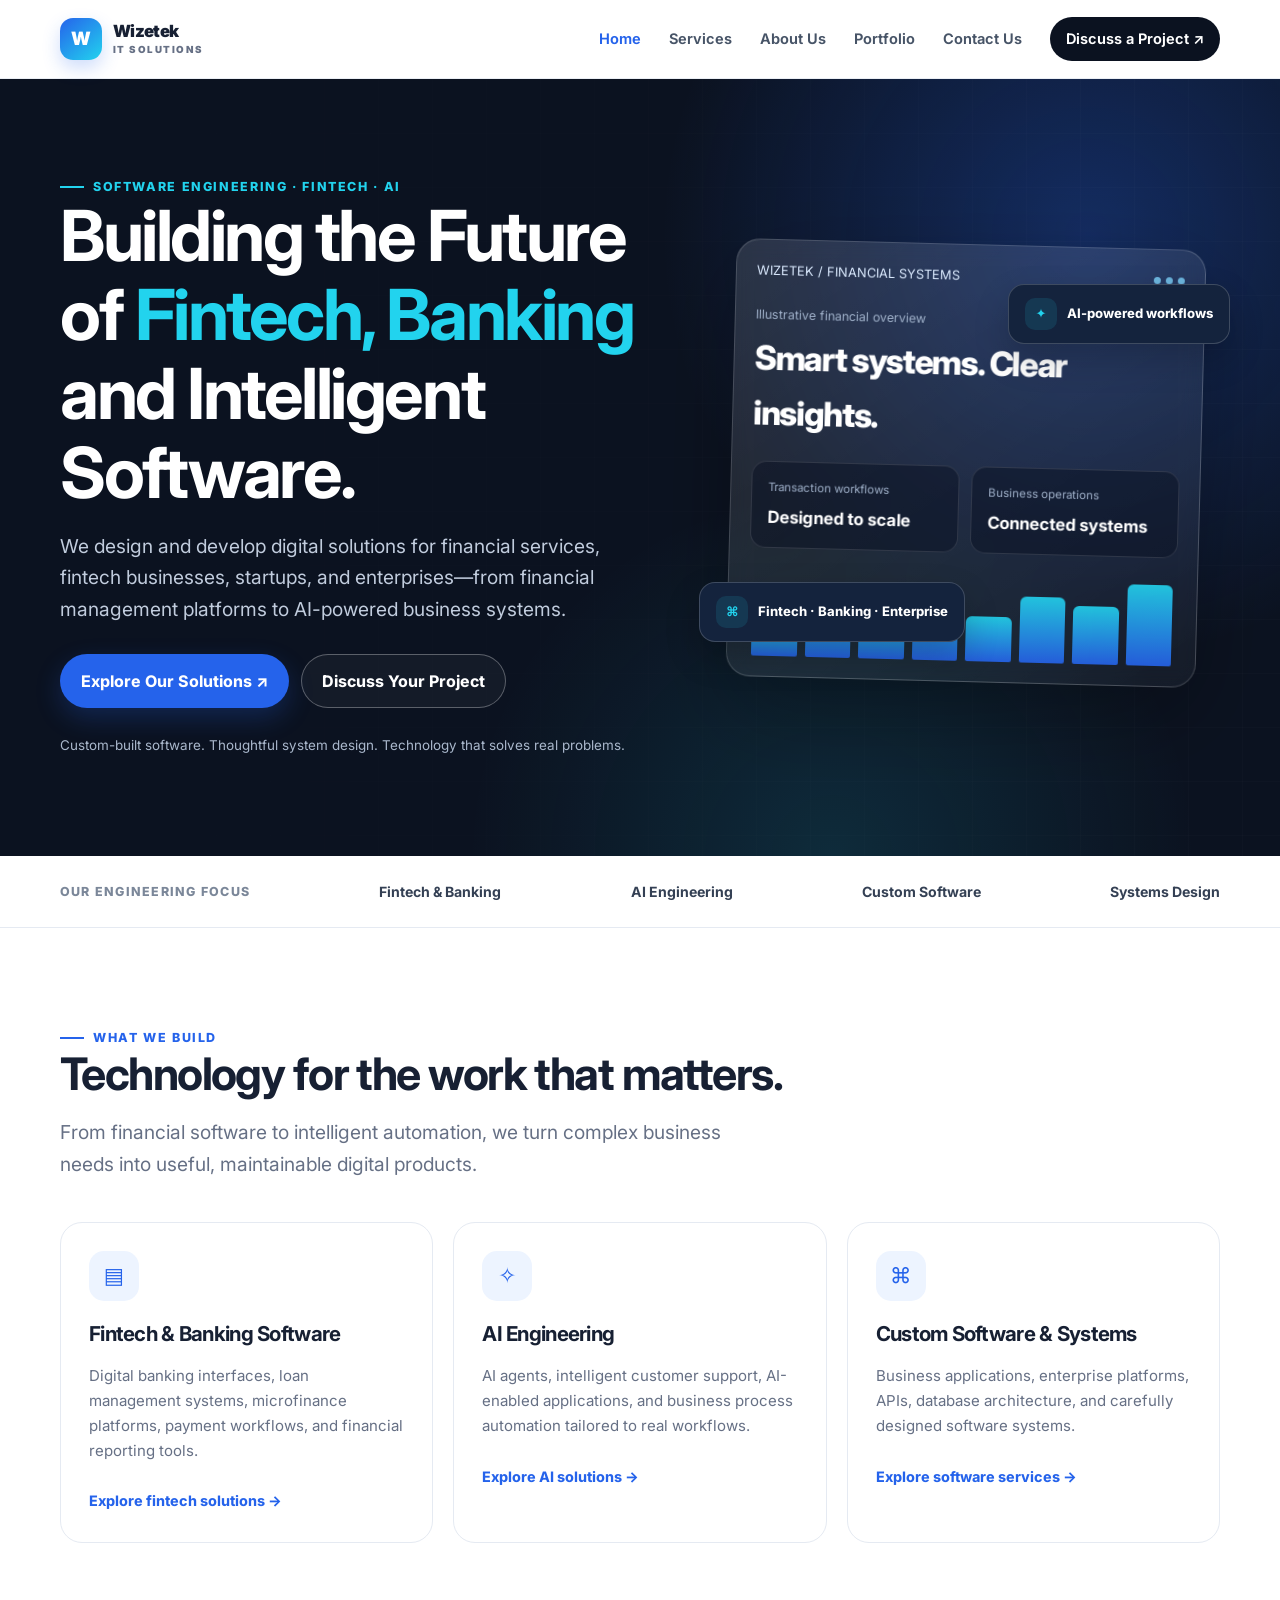
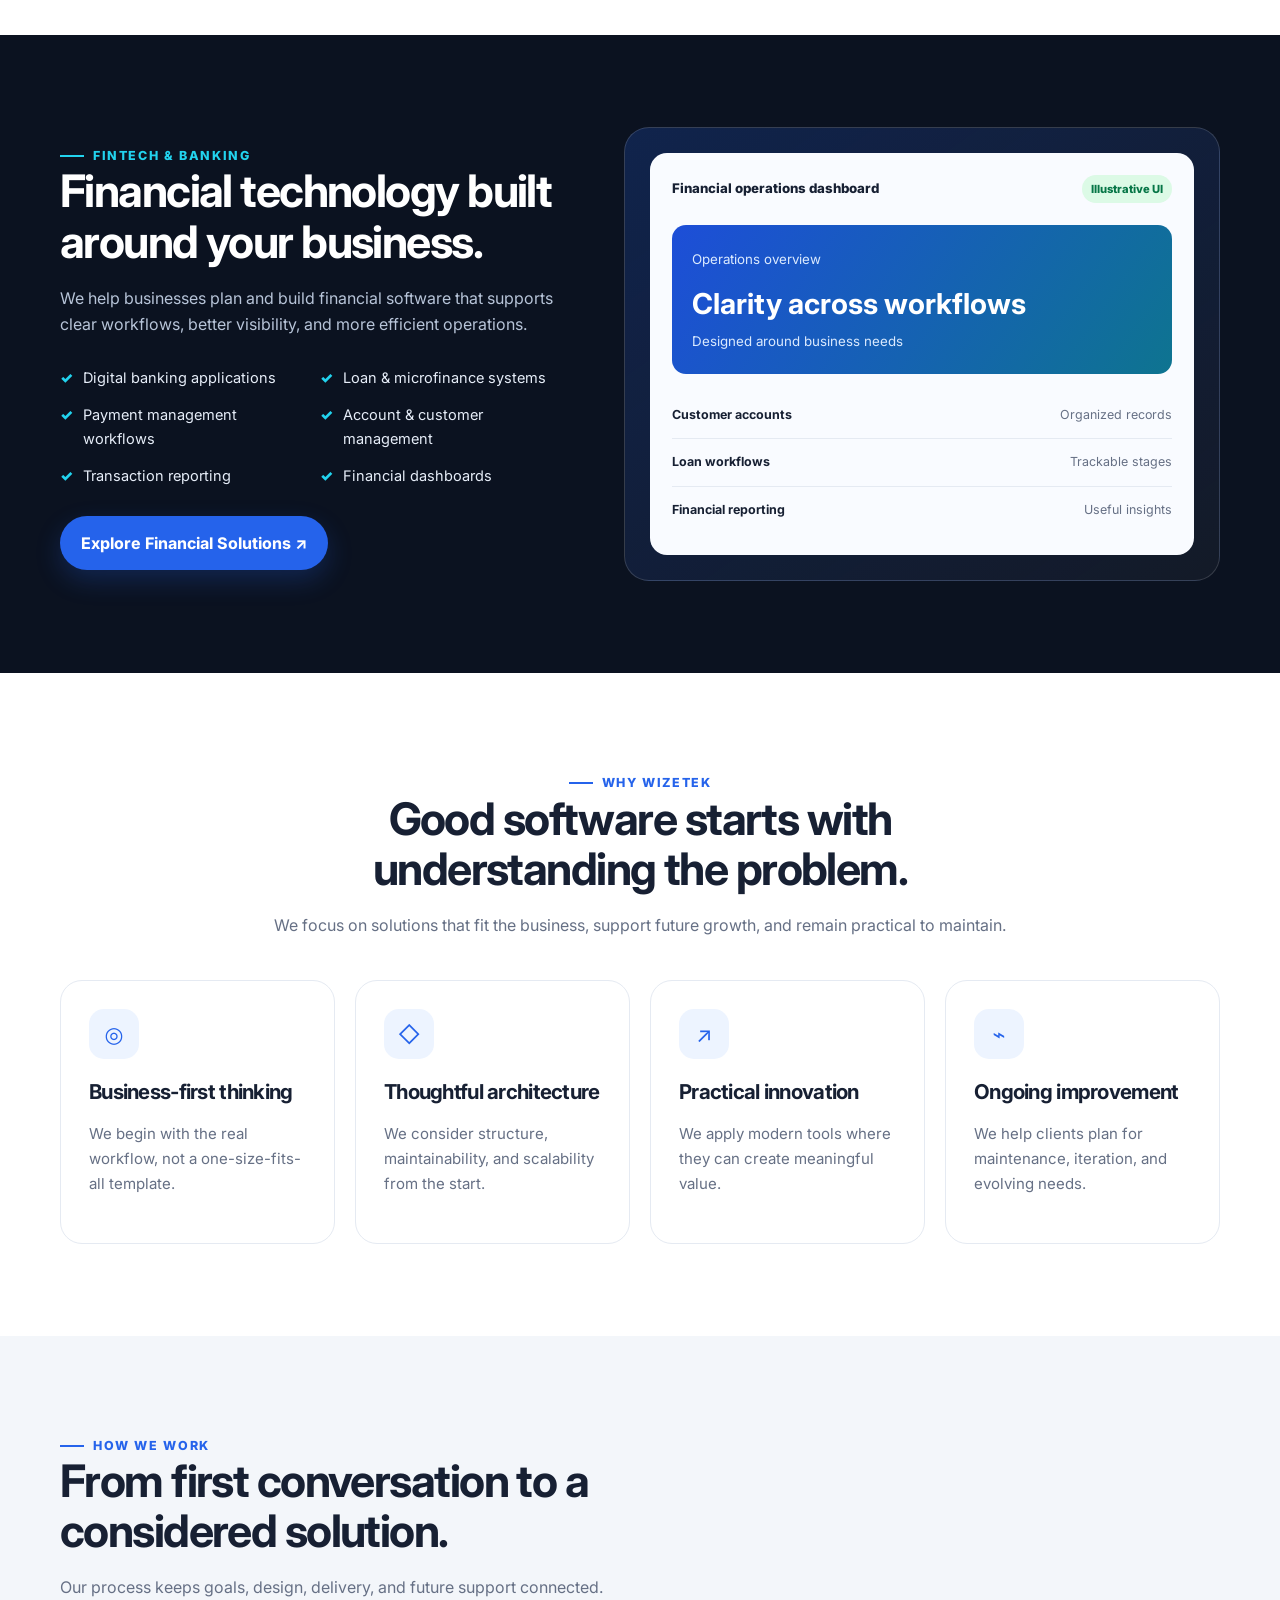
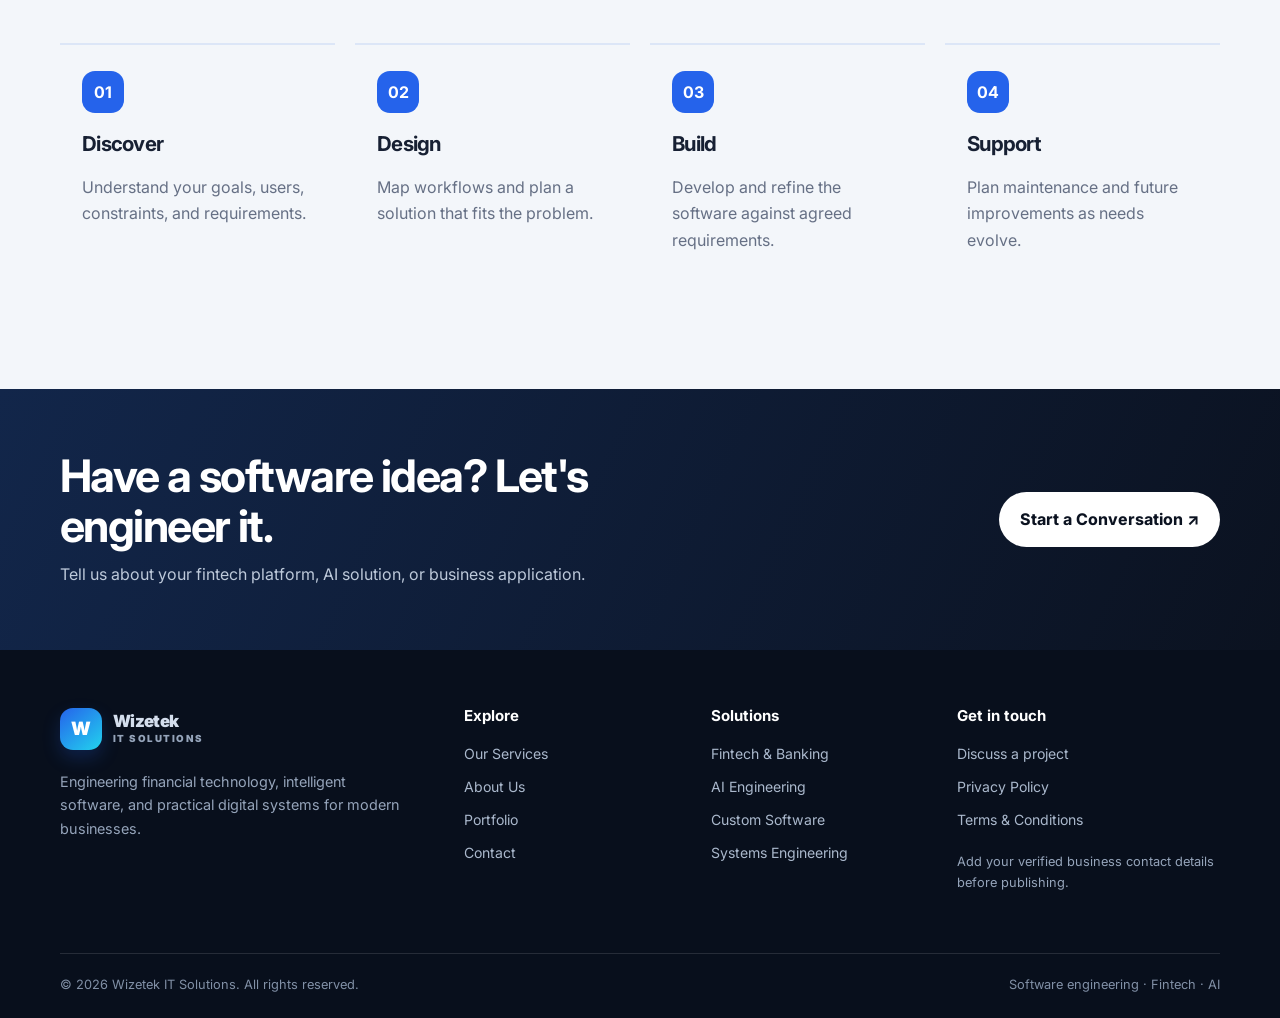
==== wizetek-website/index.html @ ab9147ce "Initial commit" ====
<!doctype html>
<html lang="en">
<head>
  <meta charset="utf-8">
  <meta name="viewport" content="width=device-width, initial-scale=1">
  <title>Building the Future of Fintech, Banking and Intelligent Software | Wizetek IT Solutions</title>
  <meta name="description" content="Wizetek IT Solutions builds fintech applications, digital banking software, AI-powered solutions, and custom enterprise systems.">
  <meta name="theme-color" content="#0b1220">
  <meta property="og:title" content="Building the Future of Fintech, Banking and Intelligent Software | Wizetek IT Solutions">
  <meta property="og:description" content="Wizetek IT Solutions builds fintech applications, digital banking software, AI-powered solutions, and custom enterprise systems.">
  <meta property="og:type" content="website">
  <link rel="preconnect" href="https://fonts.googleapis.com">
  <link rel="preconnect" href="https://fonts.gstatic.com" crossorigin>
  <link href="https://fonts.googleapis.com/css2?family=Inter:wght@400;500;600;700;800;900&display=swap" rel="stylesheet">
  <link rel="stylesheet" href="css/style.css">
  <link rel="icon" href="assets/favicon.svg" type="image/svg+xml">
</head>
<body>

<header class="site-header">
  <div class="container nav-wrap">
    <a class="brand" href="index.html" aria-label="Wizetek IT Solutions home">
      <span class="brand-mark">W</span>
      <span class="brand-name">Wizetek <small>IT Solutions</small></span>
    </a>
    <button class="menu-toggle" type="button" aria-label="Open navigation menu" aria-expanded="false" aria-controls="primary-navigation">☰</button>
    <nav class="nav-links" id="primary-navigation" aria-label="Primary navigation">
      <a href="index.html" data-page="index.html" class="active">Home</a><a href="services.html" data-page="services.html">Services</a><a href="about.html" data-page="about.html">About Us</a><a href="portfolio.html" data-page="portfolio.html">Portfolio</a><a href="contact.html" data-page="contact.html">Contact Us</a>
      <a class="nav-cta" href="contact.html">Discuss a Project ↗</a>
    </nav>
  </div>
</header>
<main>

<section class="hero">
  <div class="container hero-grid">
    <div class="reveal">
      <span class="eyebrow">Software engineering · Fintech · AI</span>
      <h1>Building the Future of <span>Fintech, Banking</span> and Intelligent Software.</h1>
      <p class="lead">We design and develop digital solutions for financial services, fintech businesses, startups, and enterprises—from financial management platforms to AI-powered business systems.</p>
      <div class="hero-actions"><a class="btn btn-primary" href="services.html">Explore Our Solutions ↗</a><a class="btn btn-outline" href="contact.html">Discuss Your Project</a></div>
      <div class="hero-note">Custom-built software. Thoughtful system design. Technology that solves real problems.</div>
    </div>
    <div class="hero-visual reveal" aria-label="Illustrative financial software dashboard">
      <div class="floating-chip chip-one"><b>✦</b> AI-powered workflows</div>
      <div class="dashboard">
        <div class="dash-top"><span>WIZETEK / FINANCIAL SYSTEMS</span><span class="dots"><i></i><i></i><i></i></span></div>
        <div class="dash-label">Illustrative financial overview</div><div class="dash-value">Smart systems. Clear insights.</div>
        <div class="dash-cards"><div class="dash-card"><span>Transaction workflows</span><strong>Designed to scale</strong></div><div class="dash-card"><span>Business operations</span><strong>Connected systems</strong></div></div>
        <div class="chart"><i style="height:32%"></i><i style="height:47%"></i><i style="height:40%"></i><i style="height:62%"></i><i style="height:53%"></i><i style="height:77%"></i><i style="height:68%"></i><i style="height:94%"></i></div>
      </div>
      <div class="floating-chip chip-two"><b>⌘</b> Fintech · Banking · Enterprise</div>
    </div>
  </div>
</section>
<div class="trust-strip"><div class="container trust-inner"><span>Our engineering focus</span><strong>Fintech & Banking</strong><strong>AI Engineering</strong><strong>Custom Software</strong><strong>Systems Design</strong></div></div>
<section class="section">
  <div class="container">
    <div class="section-heading reveal"><span class="eyebrow">What we build</span><h2>Technology for the work that matters.</h2><p class="lead">From financial software to intelligent automation, we turn complex business needs into useful, maintainable digital products.</p></div>
    <div class="grid grid-3">
      <article class="card reveal"><div class="card-icon">▤</div><h3>Fintech & Banking Software</h3><p>Digital banking interfaces, loan management systems, microfinance platforms, payment workflows, and financial reporting tools.</p><a class="arrow-link" href="services.html#fintech">Explore fintech solutions →</a></article>
      <article class="card reveal"><div class="card-icon">✧</div><h3>AI Engineering</h3><p>AI agents, intelligent customer support, AI-enabled applications, and business process automation tailored to real workflows.</p><a class="arrow-link" href="services.html#ai">Explore AI solutions →</a></article>
      <article class="card reveal"><div class="card-icon">⌘</div><h3>Custom Software & Systems</h3><p>Business applications, enterprise platforms, APIs, database architecture, and carefully designed software systems.</p><a class="arrow-link" href="services.html#software">Explore software services →</a></article>
    </div>
  </div>
</section>
<section class="section featured-band">
  <div class="container featured-grid">
    <div class="reveal"><span class="eyebrow">Fintech & banking</span><h2>Financial technology built around your business.</h2><p>We help businesses plan and build financial software that supports clear workflows, better visibility, and more efficient operations.</p>
      <div class="feature-list"><div><span class="check">✓</span> Digital banking applications</div><div><span class="check">✓</span> Loan & microfinance systems</div><div><span class="check">✓</span> Payment management workflows</div><div><span class="check">✓</span> Account & customer management</div><div><span class="check">✓</span> Transaction reporting</div><div><span class="check">✓</span> Financial dashboards</div></div>
      <a class="btn btn-primary" href="services.html#fintech">Explore Financial Solutions ↗</a>
    </div>
    <div class="fintech-visual reveal"><div class="fintech-screen"><div class="screen-head"><span>Financial operations dashboard</span><span class="screen-pill">Illustrative UI</span></div><div class="balance-box"><small>Operations overview</small><strong>Clarity across workflows</strong><small>Designed around business needs</small></div><div class="mini-transactions"><div class="transaction"><b>Customer accounts</b><span>Organized records</span></div><div class="transaction"><b>Loan workflows</b><span>Trackable stages</span></div><div class="transaction"><b>Financial reporting</b><span>Useful insights</span></div></div></div></div>
  </div>
</section>
<section class="section">
  <div class="container">
    <div class="section-heading center reveal"><span class="eyebrow">Why Wizetek</span><h2>Good software starts with understanding the problem.</h2><p>We focus on solutions that fit the business, support future growth, and remain practical to maintain.</p></div>
    <div class="grid grid-4">
      <article class="card reveal"><div class="card-icon">◎</div><h3>Business-first thinking</h3><p>We begin with the real workflow, not a one-size-fits-all template.</p></article>
      <article class="card reveal"><div class="card-icon">◇</div><h3>Thoughtful architecture</h3><p>We consider structure, maintainability, and scalability from the start.</p></article>
      <article class="card reveal"><div class="card-icon">↗</div><h3>Practical innovation</h3><p>We apply modern tools where they can create meaningful value.</p></article>
      <article class="card reveal"><div class="card-icon">⌁</div><h3>Ongoing improvement</h3><p>We help clients plan for maintenance, iteration, and evolving needs.</p></article>
    </div>
  </div>
</section>
<section class="section" style="background:var(--paper)">
  <div class="container">
    <div class="section-heading reveal"><span class="eyebrow">How we work</span><h2>From first conversation to a considered solution.</h2><p>Our process keeps goals, design, delivery, and future support connected.</p></div>
    <div class="grid grid-4">
      <div class="process-step reveal"><b>01</b><h3>Discover</h3><p>Understand your goals, users, constraints, and requirements.</p></div>
      <div class="process-step reveal"><b>02</b><h3>Design</h3><p>Map workflows and plan a solution that fits the problem.</p></div>
      <div class="process-step reveal"><b>03</b><h3>Build</h3><p>Develop and refine the software against agreed requirements.</p></div>
      <div class="process-step reveal"><b>04</b><h3>Support</h3><p>Plan maintenance and future improvements as needs evolve.</p></div>
    </div>
  </div>
</section>
<section class="cta-band"><div class="container cta-inner"><div><h2>Have a software idea? Let's engineer it.</h2><p>Tell us about your fintech platform, AI solution, or business application.</p></div><a class="btn btn-light" href="contact.html">Start a Conversation ↗</a></div></section>

</main>

<footer class="site-footer">
  <div class="container">
    <div class="footer-grid">
      <div>
        <a class="brand" href="index.html"><span class="brand-mark">W</span><span class="brand-name">Wizetek <small>IT Solutions</small></span></a>
        <p>Engineering financial technology, intelligent software, and practical digital systems for modern businesses.</p>
      </div>
      <div><h4>Explore</h4><div class="footer-links"><a href="services.html">Our Services</a><a href="about.html">About Us</a><a href="portfolio.html">Portfolio</a><a href="contact.html">Contact</a></div></div>
      <div><h4>Solutions</h4><div class="footer-links"><a href="services.html#fintech">Fintech & Banking</a><a href="services.html#ai">AI Engineering</a><a href="services.html#software">Custom Software</a><a href="services.html#systems">Systems Engineering</a></div></div>
      <div><h4>Get in touch</h4><div class="footer-links"><a href="contact.html">Discuss a project</a><a href="privacy-policy.html">Privacy Policy</a><a href="terms.html">Terms & Conditions</a></div><p style="font-size:.8rem">Add your verified business contact details before publishing.</p></div>
    </div>
    <div class="footer-bottom"><span>© <span data-year></span> Wizetek IT Solutions. All rights reserved.</span><span>Software engineering · Fintech · AI</span></div>
  </div>
</footer>
<script src="js/main.js" defer></script>
</body>
</html>
---- wizetek-website/css/style.css ----
:root {
  --navy: #0b1220;
  --navy-2: #101b32;
  --blue: #2563eb;
  --cyan: #22d3ee;
  --ink: #172033;
  --muted: #667085;
  --line: #e5eaf2;
  --paper: #f3f6fa;
  --white: #fff;
  --radius: 22px;
  --shadow: 0 18px 55px rgba(14, 27, 52, .10);
}
* { box-sizing: border-box; }
html { scroll-behavior: smooth; }
body { margin: 0; color: var(--ink); background: var(--white); font-family: Inter, Poppins, system-ui, -apple-system, BlinkMacSystemFont, "Segoe UI", sans-serif; line-height: 1.65; }
body.menu-open { overflow: hidden; }
a { color: inherit; text-decoration: none; }
button, input, select, textarea { font: inherit; }
button, a { -webkit-tap-highlight-color: transparent; }
img, svg { max-width: 100%; }
.container { width: min(1160px, calc(100% - 40px)); margin-inline: auto; }
.section { padding: 92px 0; }
.section-sm { padding: 64px 0; }
.eyebrow { display: inline-flex; align-items: center; gap: 9px; color: var(--blue); font-size: .78rem; font-weight: 800; letter-spacing: .13em; text-transform: uppercase; }
.eyebrow::before { content: ""; width: 24px; height: 2px; background: currentColor; }
h1, h2, h3, h4 { line-height: 1.12; letter-spacing: -.035em; margin: 0 0 18px; }
h1 { font-size: clamp(2.7rem, 5.5vw, 5rem); }
h2 { font-size: clamp(2rem, 3.5vw, 3.2rem); }
h3 { font-size: 1.28rem; }
p { margin: 0 0 18px; color: var(--muted); }
.lead { font-size: clamp(1.05rem, 1.5vw, 1.2rem); max-width: 690px; }
.section-heading { max-width: 740px; margin-bottom: 42px; }
.section-heading.center { margin-inline: auto; text-align: center; }
.section-heading.center .eyebrow { justify-content: center; }
.section-heading.center p { margin-inline: auto; }
.btn { display: inline-flex; align-items: center; justify-content: center; gap: 10px; padding: 13px 20px; border-radius: 999px; border: 1px solid transparent; font-weight: 750; transition: transform .2s ease, background .2s ease, border-color .2s ease; cursor: pointer; }
.btn:hover { transform: translateY(-2px); }
.btn-primary { color: #fff; background: var(--blue); box-shadow: 0 10px 26px rgba(37, 99, 235, .24); }
.btn-primary:hover { background: #1d4ed8; }
.btn-outline { color: var(--ink); border-color: #cbd5e1; background: rgba(255,255,255,.75); }
.btn-outline:hover { border-color: var(--blue); color: var(--blue); }
.btn-light { color: var(--navy); background: white; }
.btn-text { color: var(--blue); padding-inline: 0; }
.site-header { position: sticky; top: 0; z-index: 100; background: rgba(255,255,255,.92); backdrop-filter: blur(16px); border-bottom: 1px solid rgba(229,234,242,.8); }
.nav-wrap { min-height: 78px; display: flex; align-items: center; justify-content: space-between; gap: 24px; }
.brand { display: inline-flex; align-items: center; gap: 11px; font-weight: 900; letter-spacing: -.04em; line-height: 1.05; }
.brand-mark { display: grid; place-items: center; width: 42px; height: 42px; border-radius: 13px; color: white; background: linear-gradient(140deg, var(--blue), var(--cyan)); box-shadow: 0 8px 18px rgba(37,99,235,.22); font-size: 1.15rem; font-weight: 900; }
.brand-name { font-size: 1.05rem; }
.brand-name small { display: block; margin-top: 4px; color: var(--muted); font-size: .61rem; letter-spacing: .15em; text-transform: uppercase; }
.nav-links { display: flex; align-items: center; gap: 28px; }
.nav-links a { color: #475467; font-size: .91rem; font-weight: 650; }
.nav-links a:hover, .nav-links a.active { color: var(--blue); }
.nav-links .nav-cta { padding: 10px 16px; color: white; background: var(--navy); border-radius: 999px; }
.menu-toggle { display: none; width: 44px; height: 44px; border: 1px solid var(--line); border-radius: 12px; background: white; color: var(--ink); font-size: 1.3rem; }
.hero { position: relative; overflow: hidden; color: white; background: radial-gradient(circle at 85% 20%, rgba(37,99,235,.32), transparent 34%), radial-gradient(circle at 65% 100%, rgba(34,211,238,.13), transparent 32%), var(--navy); }
.hero::after { content: ""; position: absolute; inset: 0; opacity: .13; pointer-events: none; background-image: linear-gradient(rgba(255,255,255,.12) 1px, transparent 1px), linear-gradient(90deg, rgba(255,255,255,.12) 1px, transparent 1px); background-size: 54px 54px; mask-image: linear-gradient(to right, transparent, black); }
.hero-grid { position: relative; z-index: 1; display: grid; grid-template-columns: 1.08fr .92fr; gap: 54px; align-items: center; padding: 90px 0 100px; }
.hero .eyebrow { color: var(--cyan); }
.hero h1 { max-width: 760px; }
.hero h1 span { color: var(--cyan); }
.hero p { color: #c1ccdd; max-width: 650px; }
.hero-actions { display: flex; flex-wrap: wrap; gap: 12px; margin-top: 28px; }
.hero .btn-outline { color: white; border-color: rgba(255,255,255,.3); background: rgba(255,255,255,.04); }
.hero-note { margin-top: 26px; color: #aab8cc; font-size: .84rem; }
.hero-visual { position: relative; min-height: 420px; display: grid; place-items: center; }
.dashboard { width: min(100%, 470px); padding: 20px; border: 1px solid rgba(255,255,255,.18); border-radius: 24px; background: linear-gradient(145deg, rgba(255,255,255,.12), rgba(255,255,255,.035)); box-shadow: 0 30px 90px rgba(0,0,0,.28); backdrop-filter: blur(12px); transform: rotate(1.5deg); }
.dash-top { display: flex; align-items: center; justify-content: space-between; margin-bottom: 24px; color: #dbeafe; font-size: .8rem; }
.dots { display: flex; gap: 5px; }
.dots i { display: block; width: 7px; height: 7px; border-radius: 50%; background: #7dd3fc; opacity: .8; }
.dash-label { color: #9fb0c9; font-size: .78rem; }
.dash-value { margin: 4px 0 20px; color: white; font-size: 2.1rem; font-weight: 800; letter-spacing: -.04em; }
.dash-cards { display: grid; grid-template-columns: 1fr 1fr; gap: 12px; }
.dash-card { padding: 16px; border: 1px solid rgba(255,255,255,.12); border-radius: 15px; background: rgba(9,17,34,.5); }
.dash-card span { display: block; color: #9fb0c9; font-size: .72rem; }
.dash-card strong { display: block; margin-top: 7px; color: white; font-size: 1.05rem; }
.chart { display: flex; align-items: end; gap: 8px; height: 86px; margin-top: 22px; padding: 0 4px; }
.chart i { flex: 1; border-radius: 6px 6px 2px 2px; background: linear-gradient(to top, var(--blue), var(--cyan)); opacity: .9; }
.floating-chip { position: absolute; z-index: 2; display: flex; align-items: center; gap: 10px; padding: 13px 16px; border: 1px solid rgba(255,255,255,.18); border-radius: 16px; color: white; background: #14233d; box-shadow: 0 15px 35px rgba(0,0,0,.2); font-size: .82rem; font-weight: 750; }
.floating-chip b { display: grid; place-items: center; width: 32px; height: 32px; border-radius: 10px; color: var(--cyan); background: rgba(34,211,238,.12); }
.chip-one { top: 40px; right: -10px; }
.chip-two { bottom: 40px; left: -12px; }
.trust-strip { border-bottom: 1px solid var(--line); background: #fff; }
.trust-inner { display: flex; flex-wrap: wrap; align-items: center; justify-content: space-between; gap: 20px; padding: 24px 0; }
.trust-inner span { color: #7b8799; font-size: .78rem; font-weight: 800; letter-spacing: .1em; text-transform: uppercase; }
.trust-inner strong { color: #344054; font-size: .88rem; }
.grid { display: grid; gap: 20px; }
.grid-2 { grid-template-columns: repeat(2, minmax(0,1fr)); }
.grid-3 { grid-template-columns: repeat(3, minmax(0,1fr)); }
.grid-4 { grid-template-columns: repeat(4, minmax(0,1fr)); }
.card { height: 100%; padding: 28px; border: 1px solid var(--line); border-radius: var(--radius); background: white; transition: transform .22s ease, box-shadow .22s ease, border-color .22s ease; }
.card:hover { transform: translateY(-4px); border-color: #c6d7f8; box-shadow: var(--shadow); }
.card-icon { display: grid; place-items: center; width: 50px; height: 50px; margin-bottom: 22px; border-radius: 15px; color: var(--blue); background: #edf4ff; font-size: 1.35rem; }
.card p { font-size: .94rem; }
.card .arrow-link { display: inline-flex; gap: 8px; align-items: center; margin-top: 8px; color: var(--blue); font-size: .9rem; font-weight: 750; }
.featured-band { overflow: hidden; color: white; background: var(--navy); }
.featured-grid { display: grid; grid-template-columns: .92fr 1.08fr; gap: 56px; align-items: center; }
.featured-band p { color: #b7c4d8; }
.featured-band .eyebrow { color: var(--cyan); }
.feature-list { display: grid; grid-template-columns: 1fr 1fr; gap: 13px; margin: 28px 0; }
.feature-list div { display: flex; gap: 10px; align-items: flex-start; color: #e6edf8; font-size: .91rem; }
.check { color: var(--cyan); font-weight: 900; }
.fintech-visual { padding: 25px; border: 1px solid rgba(255,255,255,.15); border-radius: 25px; background: linear-gradient(145deg, rgba(37,99,235,.22), rgba(255,255,255,.035)); }
.fintech-screen { padding: 22px; border-radius: 17px; background: #f9fbff; color: var(--ink); }
.screen-head { display: flex; align-items: center; justify-content: space-between; gap: 12px; margin-bottom: 22px; font-size: .83rem; font-weight: 800; }
.screen-pill { padding: 5px 9px; border-radius: 99px; color: #067647; background: #dcfae6; font-size: .7rem; }
.balance-box { padding: 20px; border-radius: 14px; color: white; background: linear-gradient(125deg, #1d4ed8, #0e7490); }
.balance-box small { color: #dbeafe; }
.balance-box strong { display: block; margin-top: 8px; font-size: 1.8rem; }
.mini-transactions { margin-top: 18px; }
.transaction { display: flex; justify-content: space-between; gap: 10px; padding: 13px 0; border-bottom: 1px solid var(--line); font-size: .78rem; }
.transaction:last-child { border: 0; }
.transaction span { color: var(--muted); }
.process-step { position: relative; padding: 26px 22px; border-top: 2px solid #dce6f7; }
.process-step b { display: grid; place-items: center; width: 42px; height: 42px; margin-bottom: 20px; border-radius: 13px; color: white; background: var(--blue); }
.cta-band { padding: 62px 0; color: white; background: linear-gradient(115deg, #12264a, #0b1220); }
.cta-inner { display: flex; align-items: center; justify-content: space-between; gap: 30px; }
.cta-band h2 { max-width: 690px; margin-bottom: 10px; }
.cta-band p { color: #bdc9da; margin: 0; }
.page-hero { padding: 76px 0 70px; color: white; background: radial-gradient(circle at 90% 0, rgba(37,99,235,.25), transparent 30%), var(--navy); }
.page-hero h1 { font-size: clamp(2.5rem, 5vw, 4.2rem); max-width: 850px; }
.page-hero p { max-width: 720px; color: #bdc9da; font-size: 1.1rem; }
.breadcrumb { color: #9bb1d0; font-size: .84rem; margin-bottom: 22px; }
.breadcrumb a { color: var(--cyan); }
.service-group { margin-bottom: 66px; }
.service-group:last-child { margin-bottom: 0; }
.service-group-head { display: flex; justify-content: space-between; align-items: end; gap: 30px; margin-bottom: 28px; }
.service-group-head p { max-width: 510px; margin: 0; }
.service-card ul { margin: 0 0 18px; padding-left: 19px; color: var(--muted); font-size: .9rem; }
.service-card li { margin-bottom: 7px; }
.dark-card { color: white; border-color: rgba(255,255,255,.13); background: #111e35; }
.dark-card p { color: #b7c4d8; }
.dark-card .card-icon { color: var(--cyan); background: rgba(34,211,238,.12); }
.about-split { display: grid; grid-template-columns: 1fr 1fr; gap: 60px; align-items: start; }
.statement-card { padding: 32px; border: 1px solid var(--line); border-radius: var(--radius); background: var(--paper); }
.statement-card + .statement-card { margin-top: 16px; }
.values-grid { display: grid; grid-template-columns: repeat(3, 1fr); gap: 16px; }
.value-card { padding: 22px; border-radius: 17px; background: var(--paper); }
.value-card h3 { margin-bottom: 8px; }
.value-card p { margin: 0; font-size: .9rem; }
.portfolio-toolbar { display: flex; flex-wrap: wrap; gap: 10px; margin-bottom: 30px; }
.filter-btn { padding: 10px 16px; border: 1px solid var(--line); border-radius: 99px; background: white; color: #475467; font-weight: 700; cursor: pointer; }
.filter-btn.active, .filter-btn:hover { color: white; border-color: var(--blue); background: var(--blue); }
.project-card { overflow: hidden; padding: 0; }
.project-art { min-height: 190px; display: grid; place-items: center; padding: 24px; color: white; background: radial-gradient(circle at 80% 10%, rgba(34,211,238,.32), transparent 30%), linear-gradient(135deg, #10244a, #0b1220); }
.project-art .mock-window { width: 100%; max-width: 310px; padding: 14px; border: 1px solid rgba(255,255,255,.18); border-radius: 14px; background: rgba(255,255,255,.08); }
.mock-line { height: 7px; margin: 9px 0; border-radius: 5px; background: rgba(255,255,255,.24); }
.mock-line.short { width: 48%; }
.mock-pills { display: flex; gap: 7px; margin-top: 14px; }
.mock-pills i { width: 30%; height: 36px; border-radius: 8px; background: rgba(34,211,238,.16); border: 1px solid rgba(34,211,238,.2); }
.project-content { padding: 25px; }
.project-tag { display: inline-block; margin-bottom: 12px; color: var(--blue); font-size: .74rem; font-weight: 850; letter-spacing: .08em; text-transform: uppercase; }
.project-content p { font-size: .93rem; }
.placeholder-note { display: inline-block; padding: 6px 9px; border-radius: 8px; color: #8a4b10; background: #fff4df; font-size: .75rem; font-weight: 750; }
.contact-grid { display: grid; grid-template-columns: .8fr 1.2fr; gap: 42px; align-items: start; }
.contact-panel { padding: 30px; border-radius: var(--radius); color: white; background: var(--navy); }
.contact-panel p { color: #bdc9da; }
.contact-item { display: flex; gap: 13px; margin-top: 24px; align-items: flex-start; }
.contact-item b { display: grid; place-items: center; width: 42px; height: 42px; flex: 0 0 auto; border-radius: 12px; color: var(--cyan); background: rgba(34,211,238,.12); }
.contact-item span { display: block; color: #8fa3c0; font-size: .78rem; }
.contact-item strong { overflow-wrap: anywhere; color: white; font-size: .95rem; }
.form-panel { padding: 32px; border: 1px solid var(--line); border-radius: var(--radius); box-shadow: var(--shadow); }
.form-grid { display: grid; grid-template-columns: 1fr 1fr; gap: 18px; }
.field { display: flex; flex-direction: column; gap: 7px; }
.field.full { grid-column: 1 / -1; }
.field label { font-size: .85rem; font-weight: 750; }
.field input, .field select, .field textarea { width: 100%; padding: 13px 14px; border: 1px solid #d0d7e2; border-radius: 12px; outline: none; color: var(--ink); background: white; }
.field textarea { min-height: 140px; resize: vertical; }
.field input:focus, .field select:focus, .field textarea:focus { border-color: var(--blue); box-shadow: 0 0 0 3px rgba(37,99,235,.12); }
.form-help { margin-top: 12px; font-size: .82rem; }
.form-status { display: none; margin-top: 16px; padding: 13px 15px; border-radius: 12px; color: #7a4510; background: #fff4df; font-size: .88rem; }
.form-status.show { display: block; }
.policy-content { max-width: 820px; }
.policy-content h2 { margin-top: 36px; font-size: 1.55rem; }
.policy-content h3 { margin-top: 24px; }
.policy-content p, .policy-content li { color: #566277; }
.site-footer { padding: 58px 0 22px; color: #d4deed; background: #080f1c; }
.footer-grid { display: grid; grid-template-columns: 1.4fr .8fr .8fr 1fr; gap: 36px; padding-bottom: 42px; }
.site-footer .brand-name small { color: #95a4ba; }
.site-footer p { max-width: 350px; margin-top: 20px; color: #95a4ba; font-size: .9rem; }
.site-footer h4 { margin-bottom: 17px; color: white; font-size: .94rem; letter-spacing: 0; }
.footer-links { display: grid; gap: 10px; }
.footer-links a { color: #aab8cc; font-size: .88rem; }
.footer-links a:hover { color: var(--cyan); }
.footer-bottom { display: flex; justify-content: space-between; flex-wrap: wrap; gap: 15px; padding-top: 20px; border-top: 1px solid rgba(255,255,255,.12); color: #8190a6; font-size: .8rem; }
.empty-state { padding: 24px; border: 1px dashed #cbd5e1; border-radius: 16px; color: var(--muted); background: #fbfcfe; }
.reveal { opacity: 1; transform: none; }
.js-reveal .reveal { opacity: 0; transform: translateY(18px); transition: opacity .6s ease, transform .6s ease; }
.js-reveal .reveal.is-visible { opacity: 1; transform: translateY(0); }
@media (max-width: 980px) {
  .nav-links { gap: 17px; }
  .nav-links a { font-size: .85rem; }
  .hero-grid, .featured-grid { grid-template-columns: 1fr; }
  .hero-grid { gap: 22px; padding: 72px 0 82px; }
  .hero-visual { min-height: 380px; }
  .grid-4 { grid-template-columns: repeat(2, minmax(0,1fr)); }
  .footer-grid { grid-template-columns: 1fr 1fr; }
}
@media (max-width: 760px) {
  .container { width: min(100% - 32px, 600px); }
  .section { padding: 68px 0; }
  .section-sm { padding: 48px 0; }
  .nav-wrap { min-height: 70px; }
  .menu-toggle { display: inline-grid; place-items: center; }
  .nav-links { position: fixed; inset: 70px 0 0; display: none; align-items: stretch; flex-direction: column; gap: 0; padding: 20px 24px 30px; background: white; border-top: 1px solid var(--line); }
  .nav-links.open { display: flex; }
  .nav-links a { padding: 15px 4px; border-bottom: 1px solid var(--line); font-size: 1rem; }
  .nav-links .nav-cta { margin-top: 15px; padding: 13px 18px; text-align: center; }
  .hero-grid { padding: 58px 0 70px; }
  .hero-visual { min-height: 340px; }
  .dashboard { padding: 14px; }
  .chip-one { right: -3px; top: 10px; }
  .chip-two { left: -3px; bottom: 10px; }
  .grid-3, .grid-2, .about-split, .contact-grid { grid-template-columns: 1fr; }
  .grid-4 { grid-template-columns: 1fr 1fr; }
  .service-group-head, .cta-inner { align-items: flex-start; flex-direction: column; }
  .values-grid { grid-template-columns: 1fr 1fr; }
  .form-grid { grid-template-columns: 1fr; }
  .field.full { grid-column: auto; }
  .footer-grid { grid-template-columns: 1fr 1fr; gap: 28px 20px; }
}
@media (max-width: 460px) {
  .grid-4, .values-grid, .feature-list, .footer-grid { grid-template-columns: 1fr; }
  h1 { font-size: 2.55rem; }
  .hero-visual { min-height: 300px; }
  .dash-value { font-size: 1.65rem; }
  .floating-chip { font-size: .72rem; padding: 9px 11px; }
  .form-panel, .contact-panel { padding: 22px; }
  .trust-inner { align-items: flex-start; flex-direction: column; }
}
@media (prefers-reduced-motion: reduce) {
  *, *::before, *::after { scroll-behavior: auto !important; animation-duration: .01ms !important; transition-duration: .01ms !important; }
}
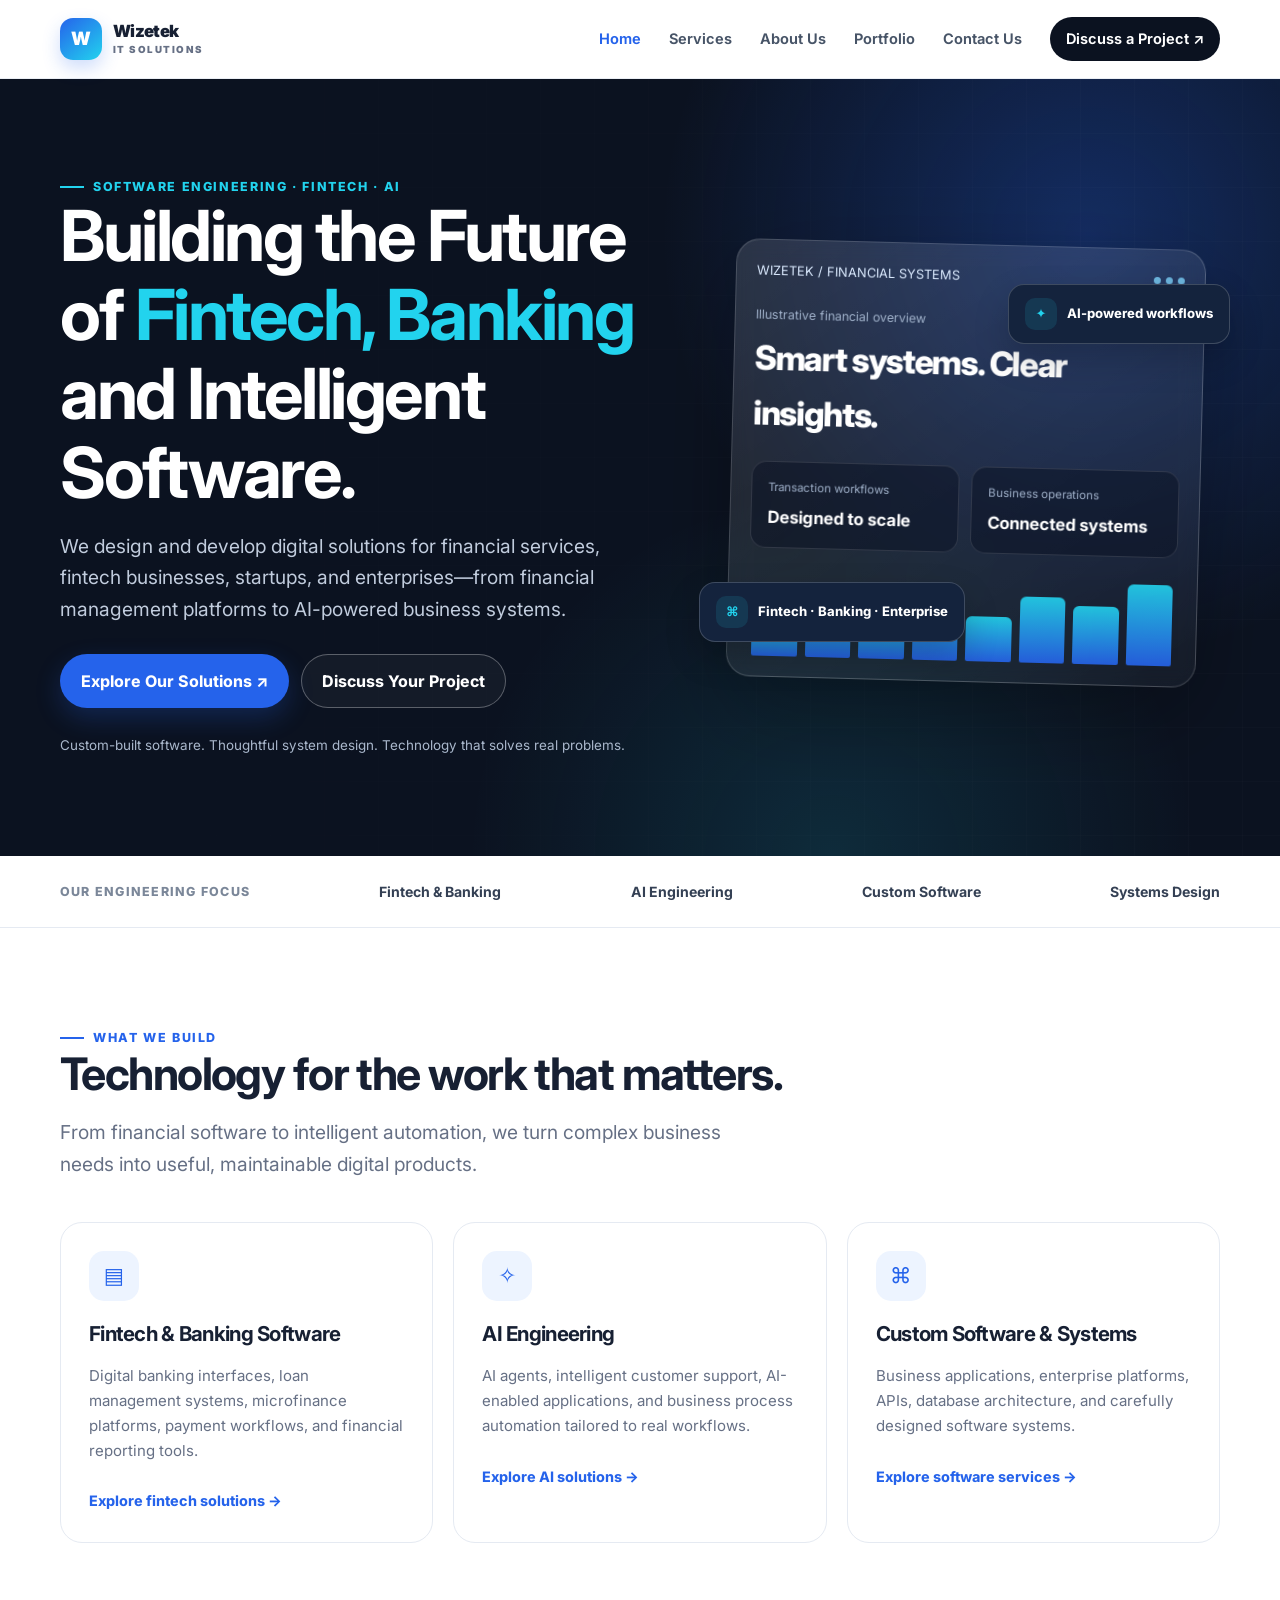
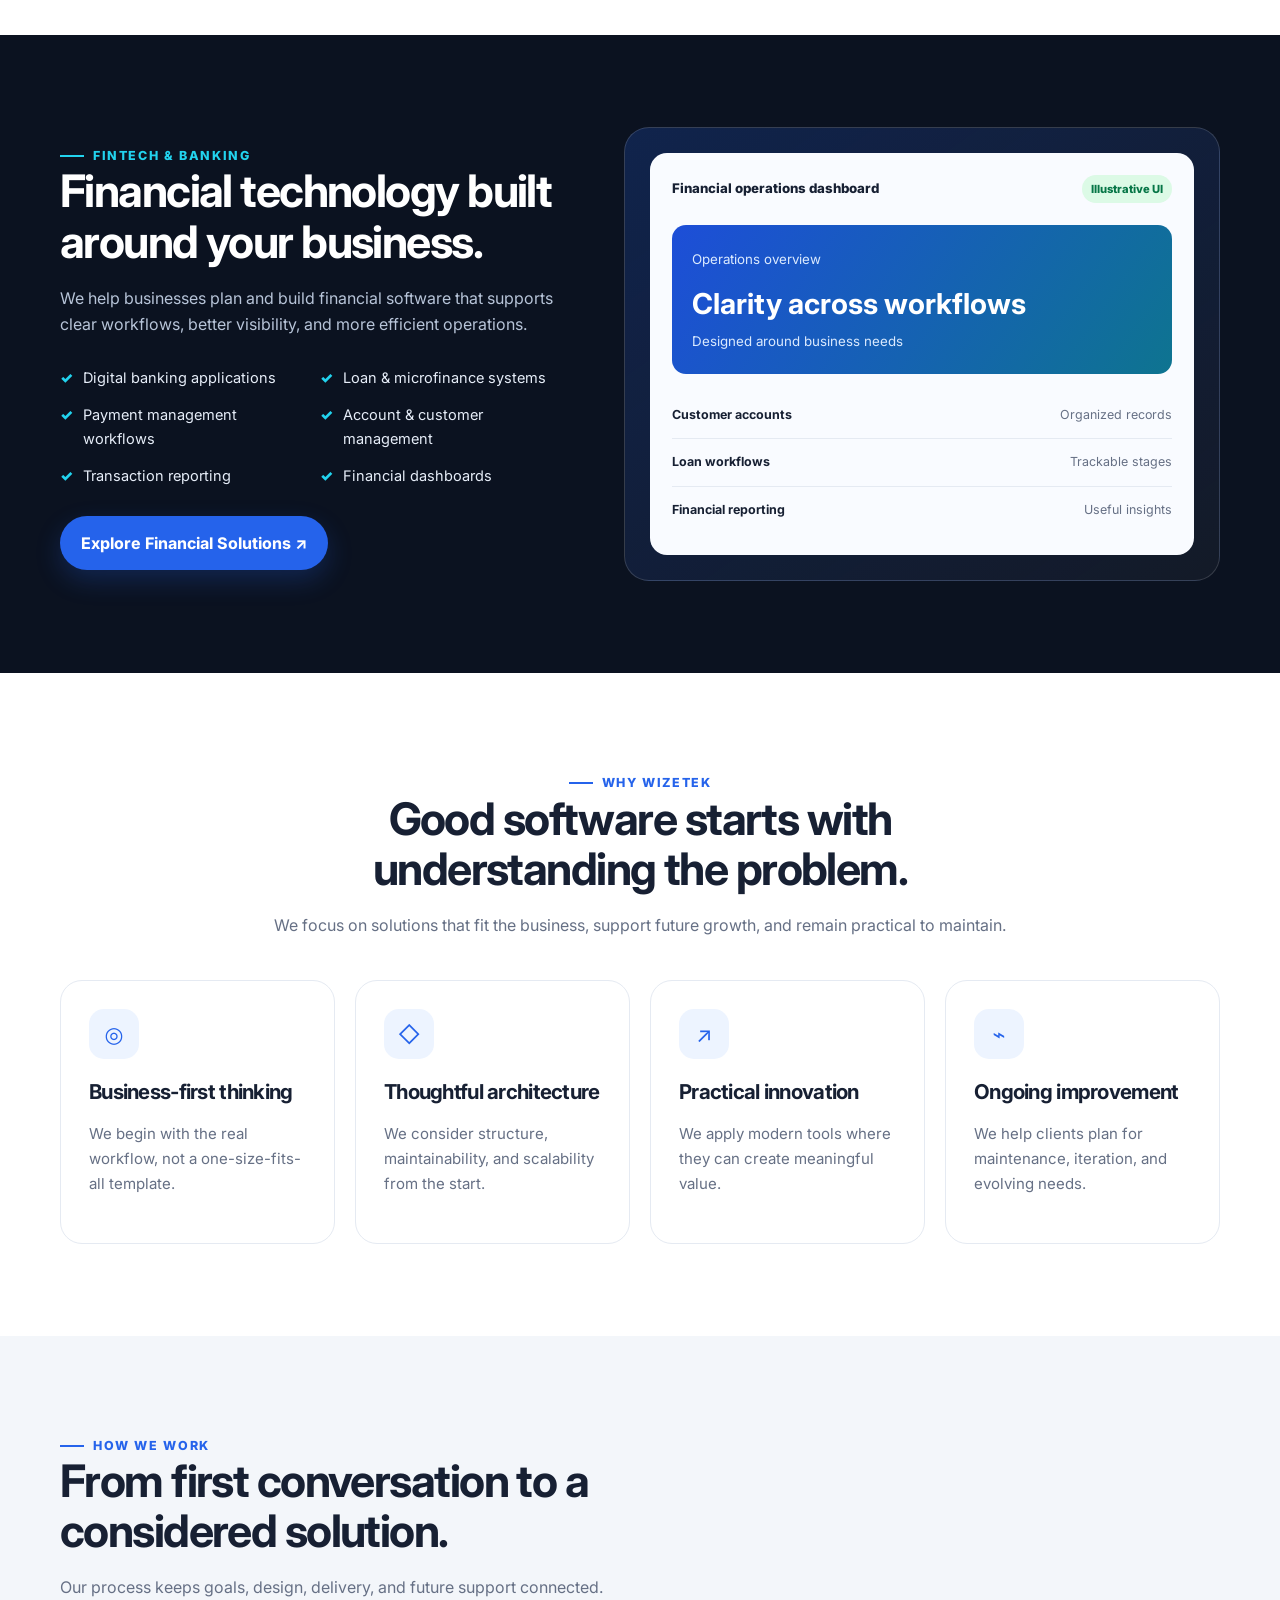
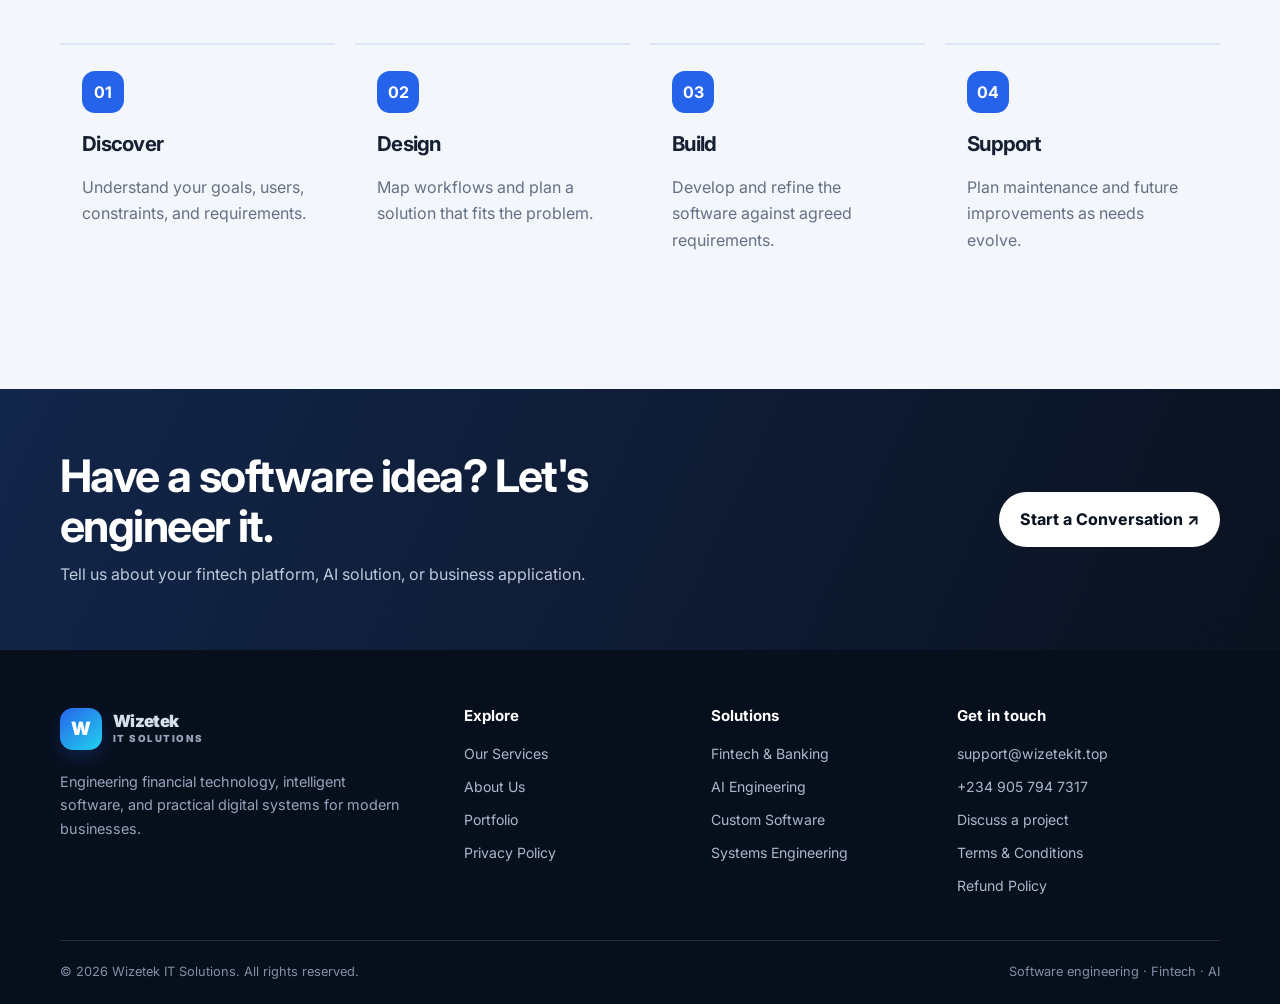
==== commit 911628e7: "updated contact details" ====
--- a/wizetek-website/index.html
+++ b/wizetek-website/index.html
@@ -106,9 +106,20 @@
         <a class="brand" href="index.html"><span class="brand-mark">W</span><span class="brand-name">Wizetek <small>IT Solutions</small></span></a>
         <p>Engineering financial technology, intelligent software, and practical digital systems for modern businesses.</p>
       </div>
-      <div><h4>Explore</h4><div class="footer-links"><a href="services.html">Our Services</a><a href="about.html">About Us</a><a href="portfolio.html">Portfolio</a><a href="contact.html">Contact</a></div></div>
+      <div><h4>Explore</h4><div class="footer-links"><a href="services.html">Our Services</a><a href="about.html">About Us</a><a href="portfolio.html">Portfolio</a><a href="privacy-policy.html">Privacy Policy</a></div></div>
       <div><h4>Solutions</h4><div class="footer-links"><a href="services.html#fintech">Fintech & Banking</a><a href="services.html#ai">AI Engineering</a><a href="services.html#software">Custom Software</a><a href="services.html#systems">Systems Engineering</a></div></div>
-      <div><h4>Get in touch</h4><div class="footer-links"><a href="contact.html">Discuss a project</a><a href="privacy-policy.html">Privacy Policy</a><a href="terms.html">Terms & Conditions</a></div><p style="font-size:.8rem">Add your verified business contact details before publishing.</p></div>
+     
+<div>
+  <h4>Get in touch</h4>
+  <div class="footer-links">
+    <a href="mailto:support@wizetekit.top">support@wizetekit.top</a>
+    <a href="tel:+2349057947317">+234 905 794 7317</a>
+    <a href="contact.html">Discuss a project</a>
+    <a href="terms.html">Terms & Conditions</a>
+    <a href="refund-policy.html">Refund Policy</a>
+  </div>
+</div>
+
     </div>
     <div class="footer-bottom"><span>© <span data-year></span> Wizetek IT Solutions. All rights reserved.</span><span>Software engineering · Fintech · AI</span></div>
   </div>
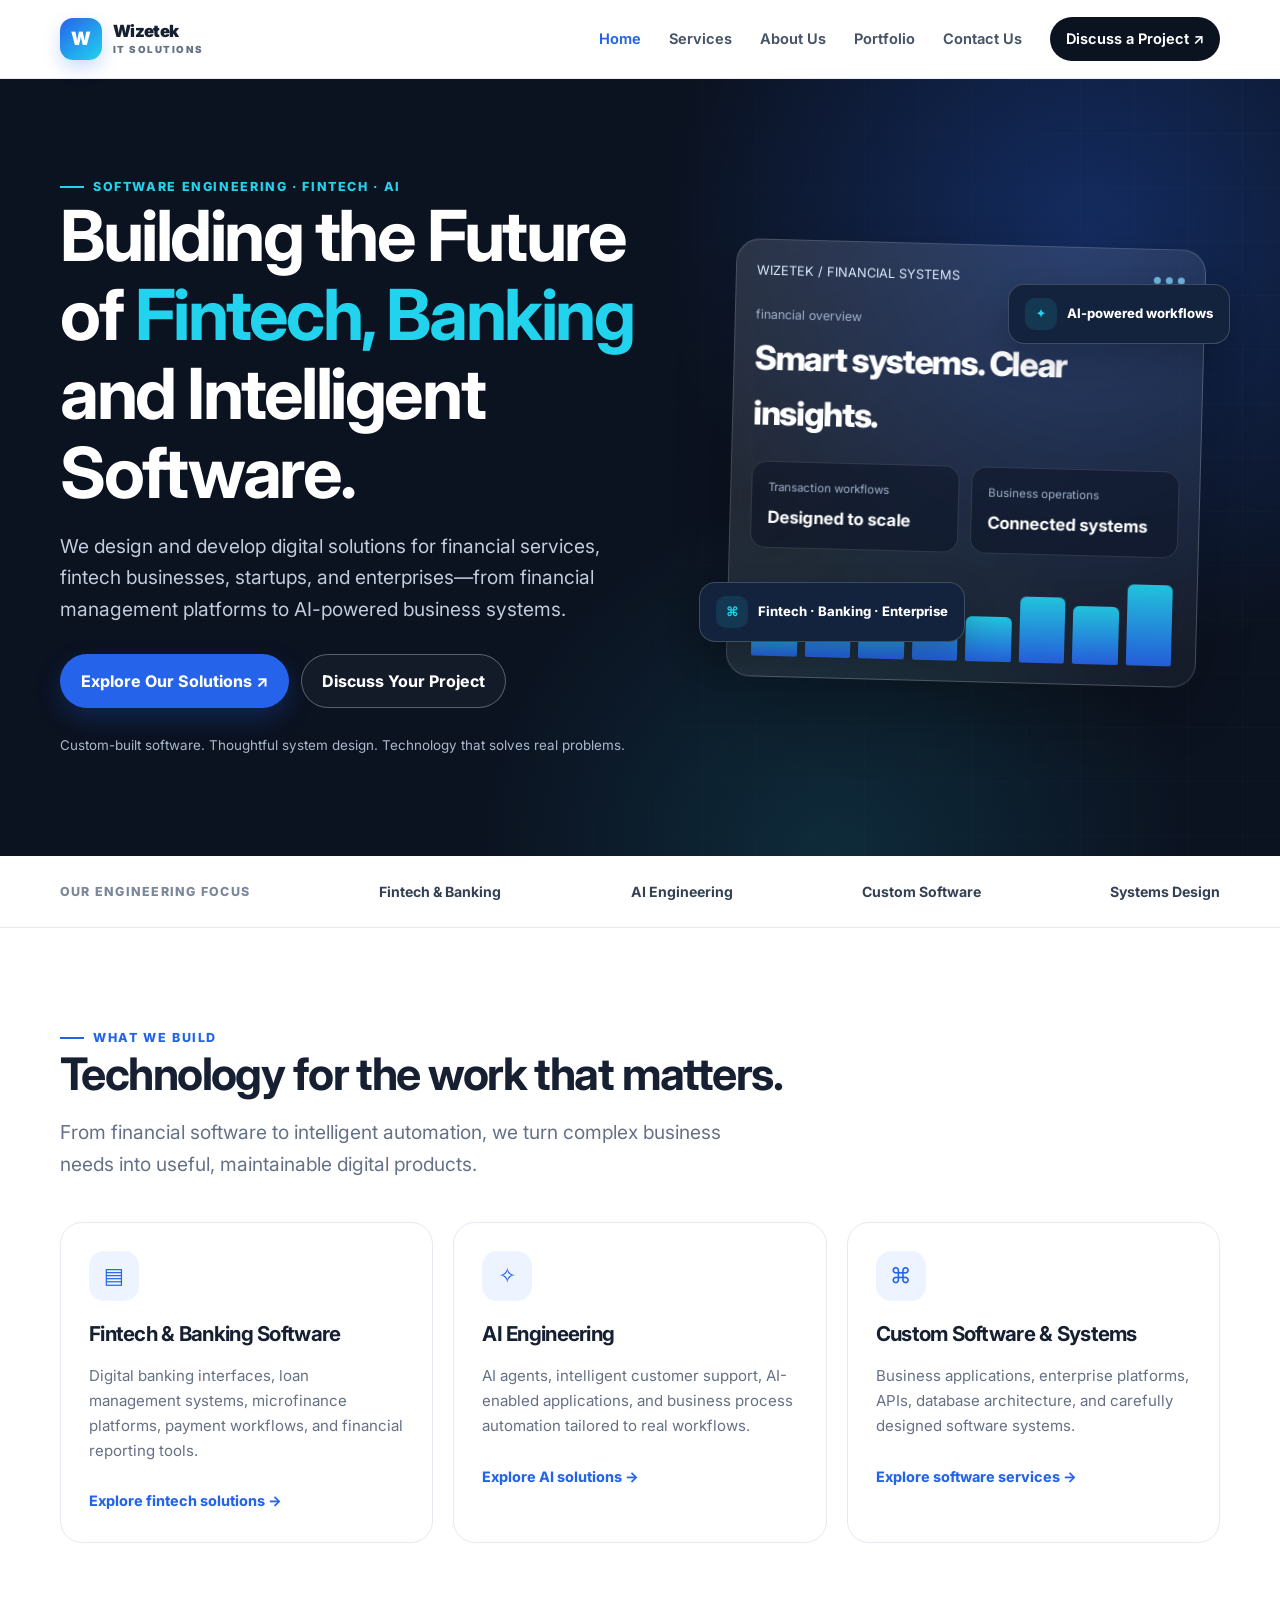
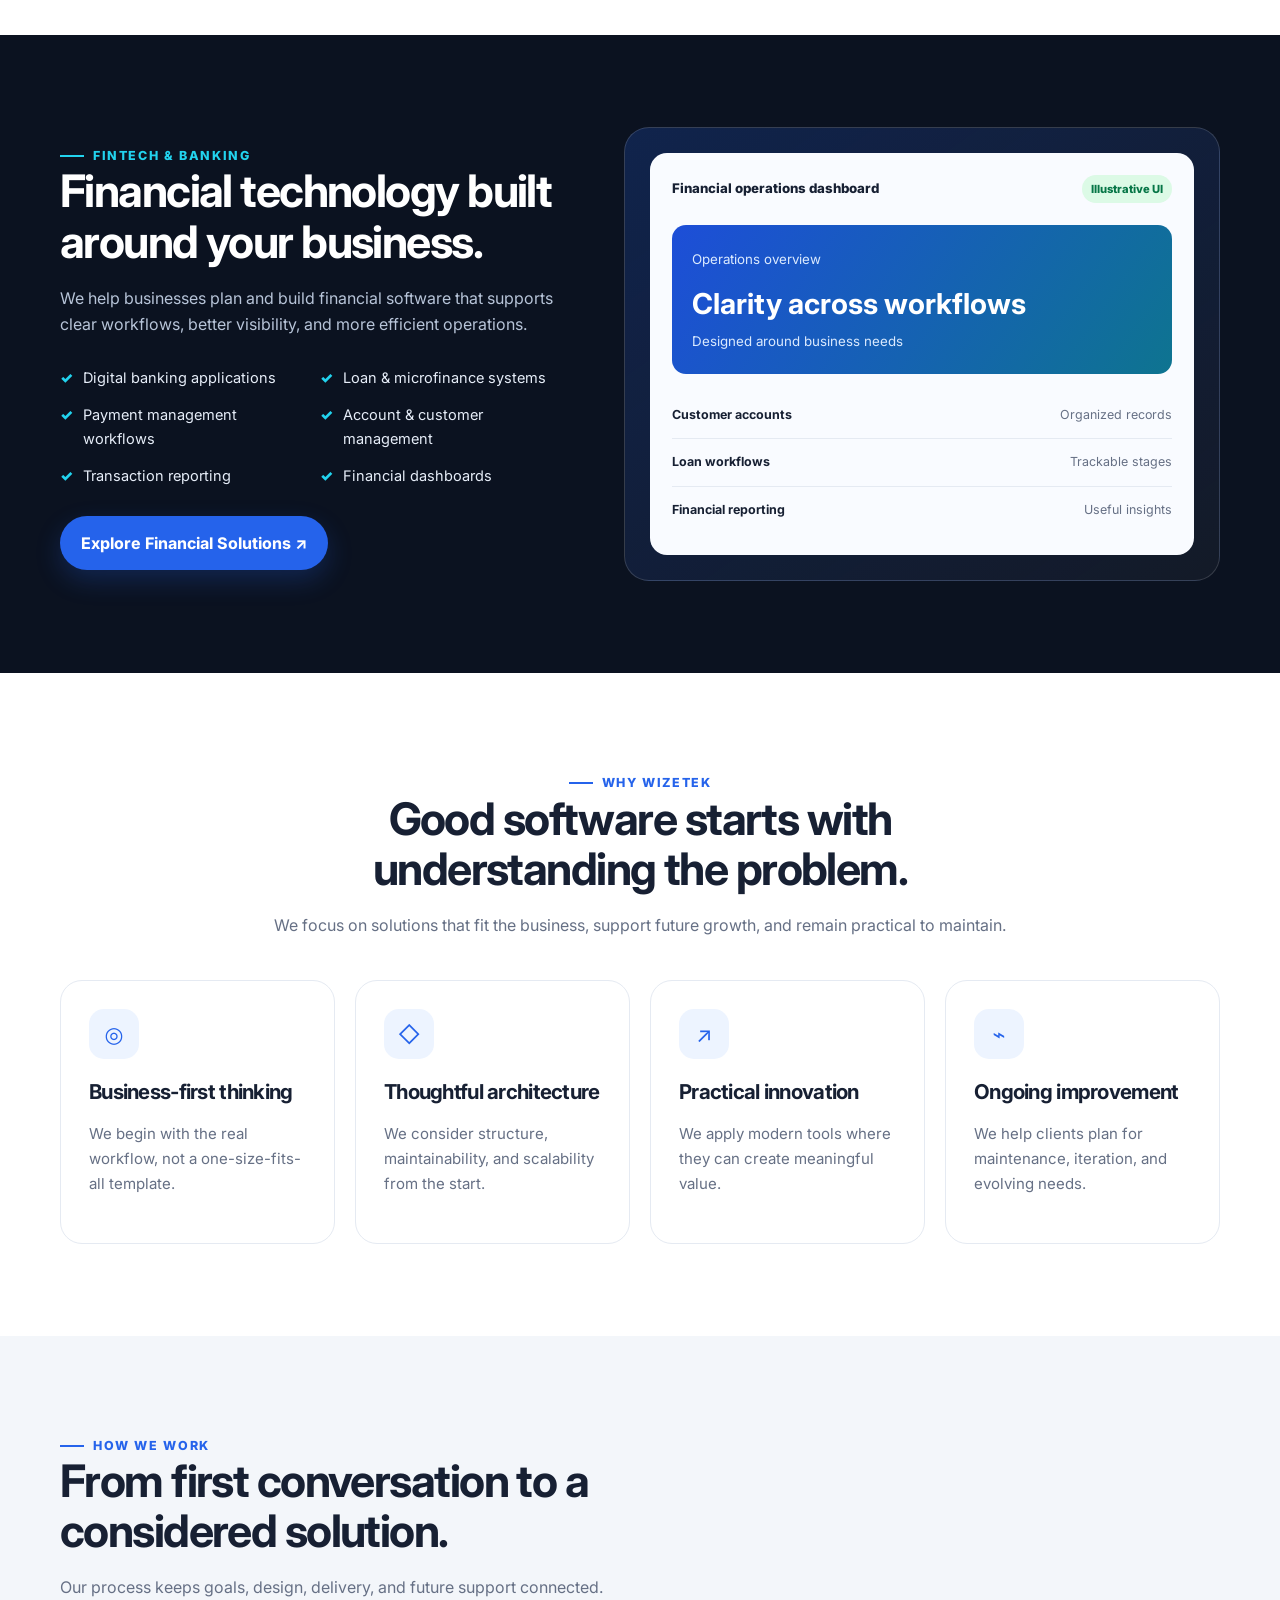
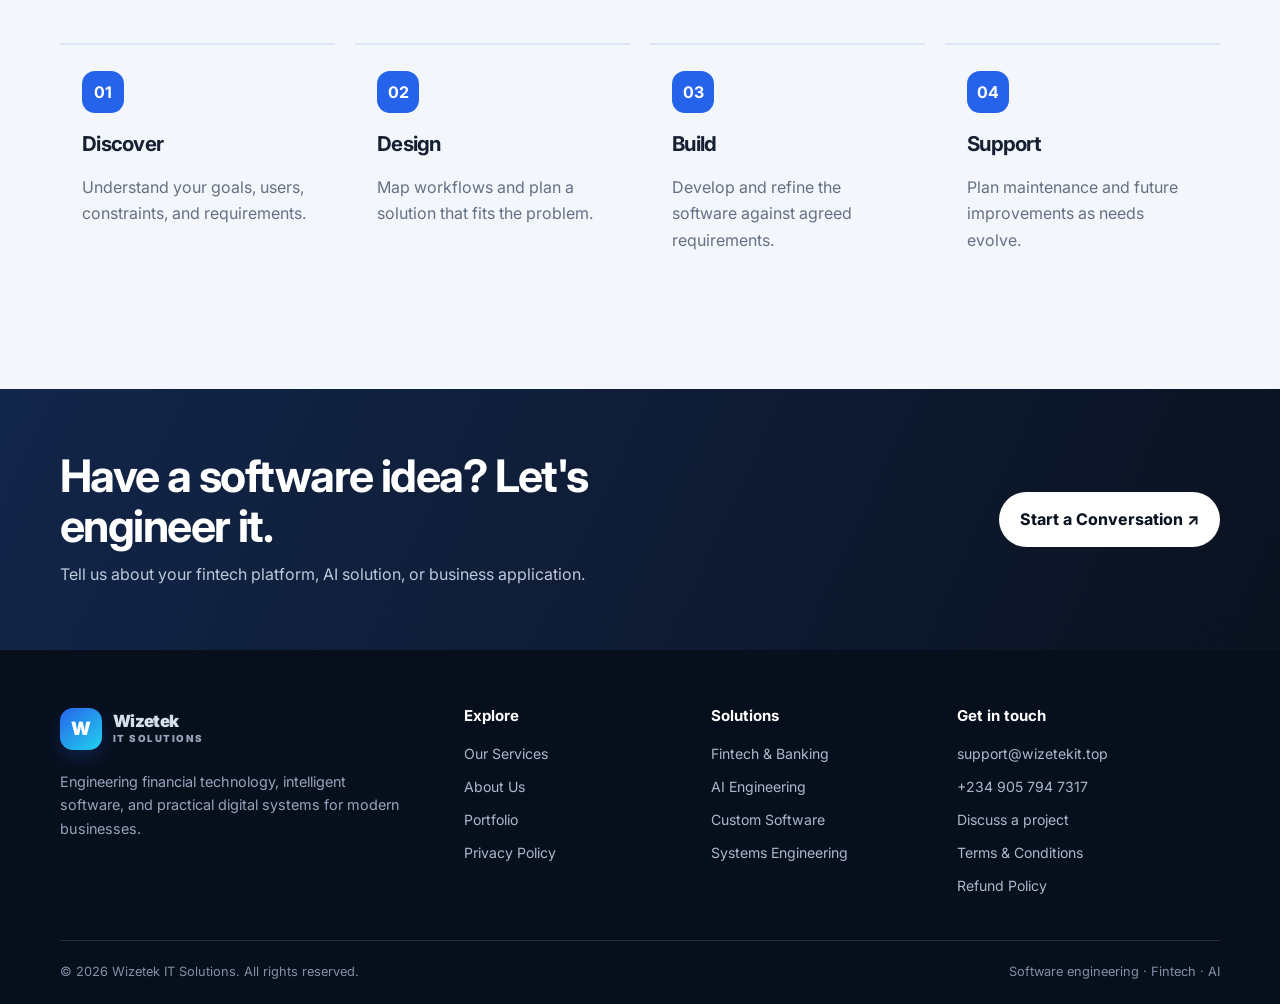
==== commit cc91bca8: "updated domain" ====
--- a/wizetek-website/index.html
+++ b/wizetek-website/index.html
@@ -45,7 +45,7 @@
       <div class="floating-chip chip-one"><b>✦</b> AI-powered workflows</div>
       <div class="dashboard">
         <div class="dash-top"><span>WIZETEK / FINANCIAL SYSTEMS</span><span class="dots"><i></i><i></i><i></i></span></div>
-        <div class="dash-label">Illustrative financial overview</div><div class="dash-value">Smart systems. Clear insights.</div>
+        <div class="dash-label">financial overview</div><div class="dash-value">Smart systems. Clear insights.</div>
         <div class="dash-cards"><div class="dash-card"><span>Transaction workflows</span><strong>Designed to scale</strong></div><div class="dash-card"><span>Business operations</span><strong>Connected systems</strong></div></div>
         <div class="chart"><i style="height:32%"></i><i style="height:47%"></i><i style="height:40%"></i><i style="height:62%"></i><i style="height:53%"></i><i style="height:77%"></i><i style="height:68%"></i><i style="height:94%"></i></div>
       </div>
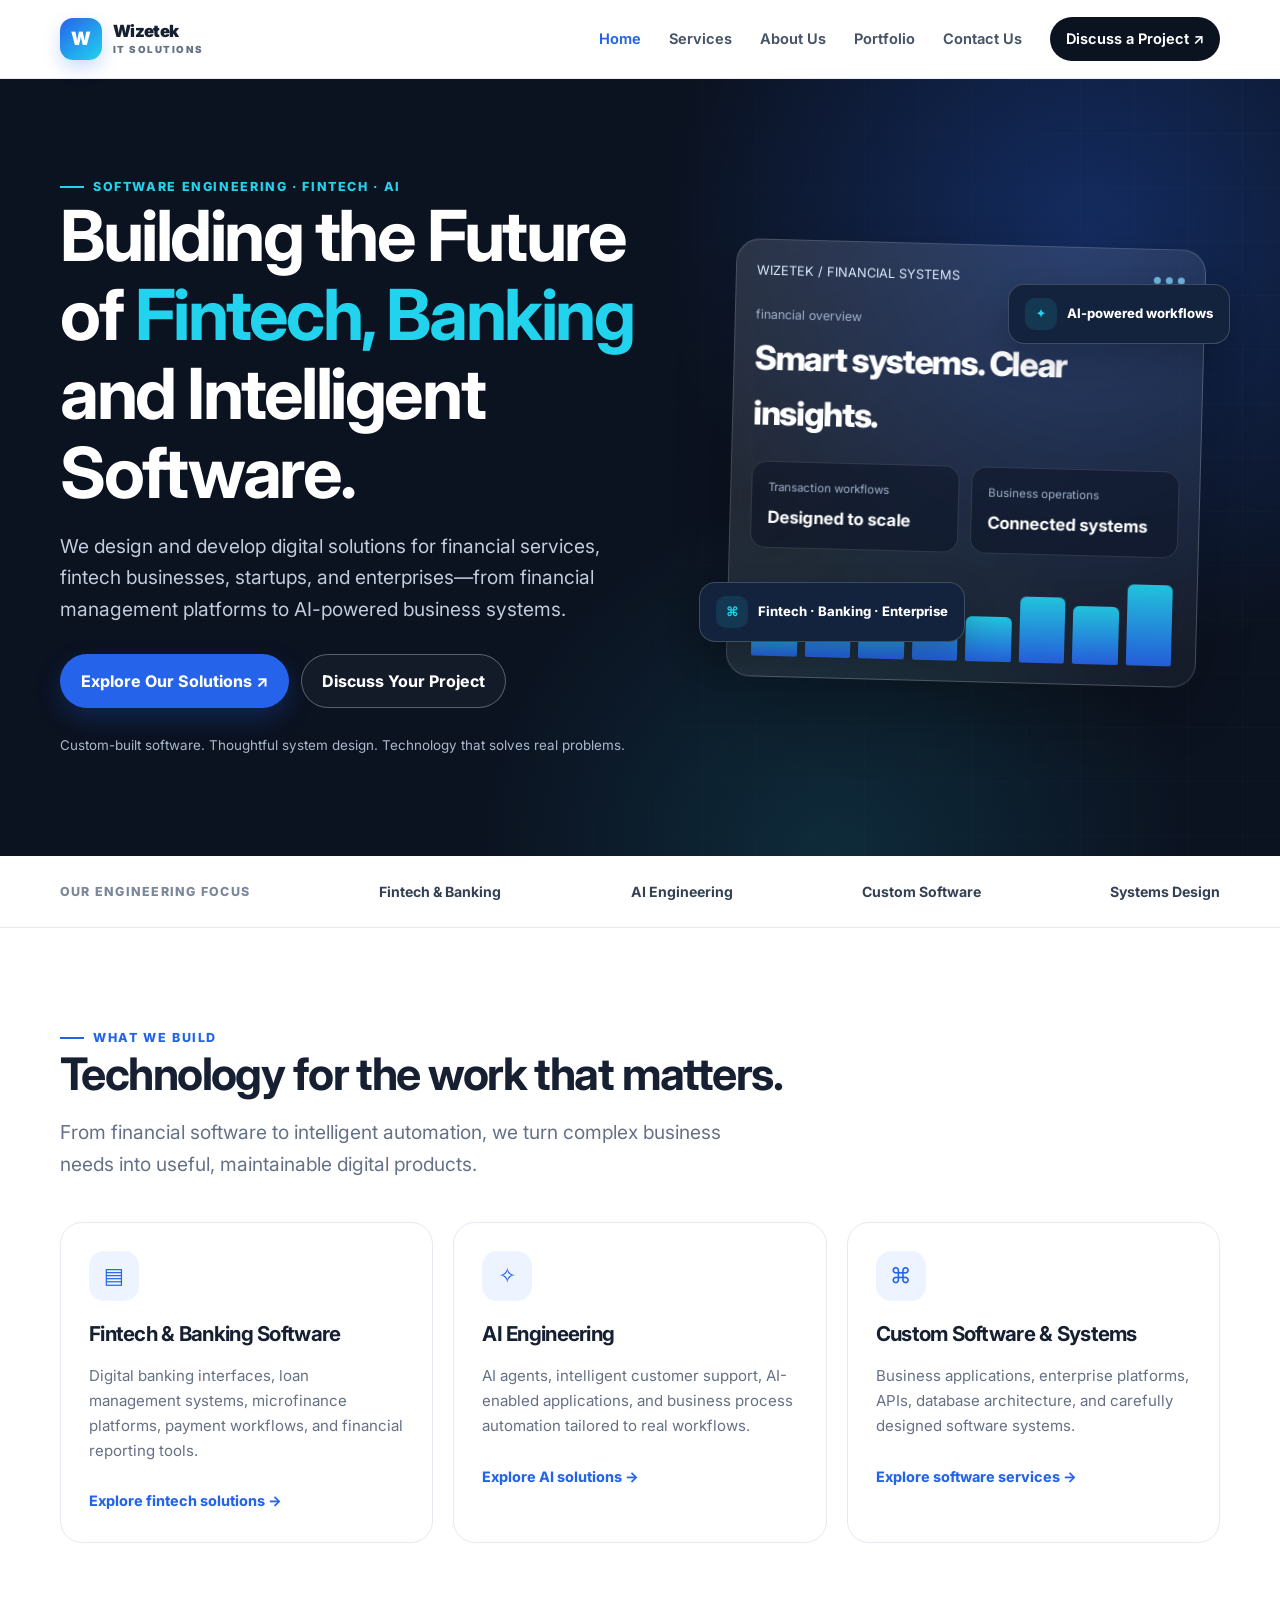
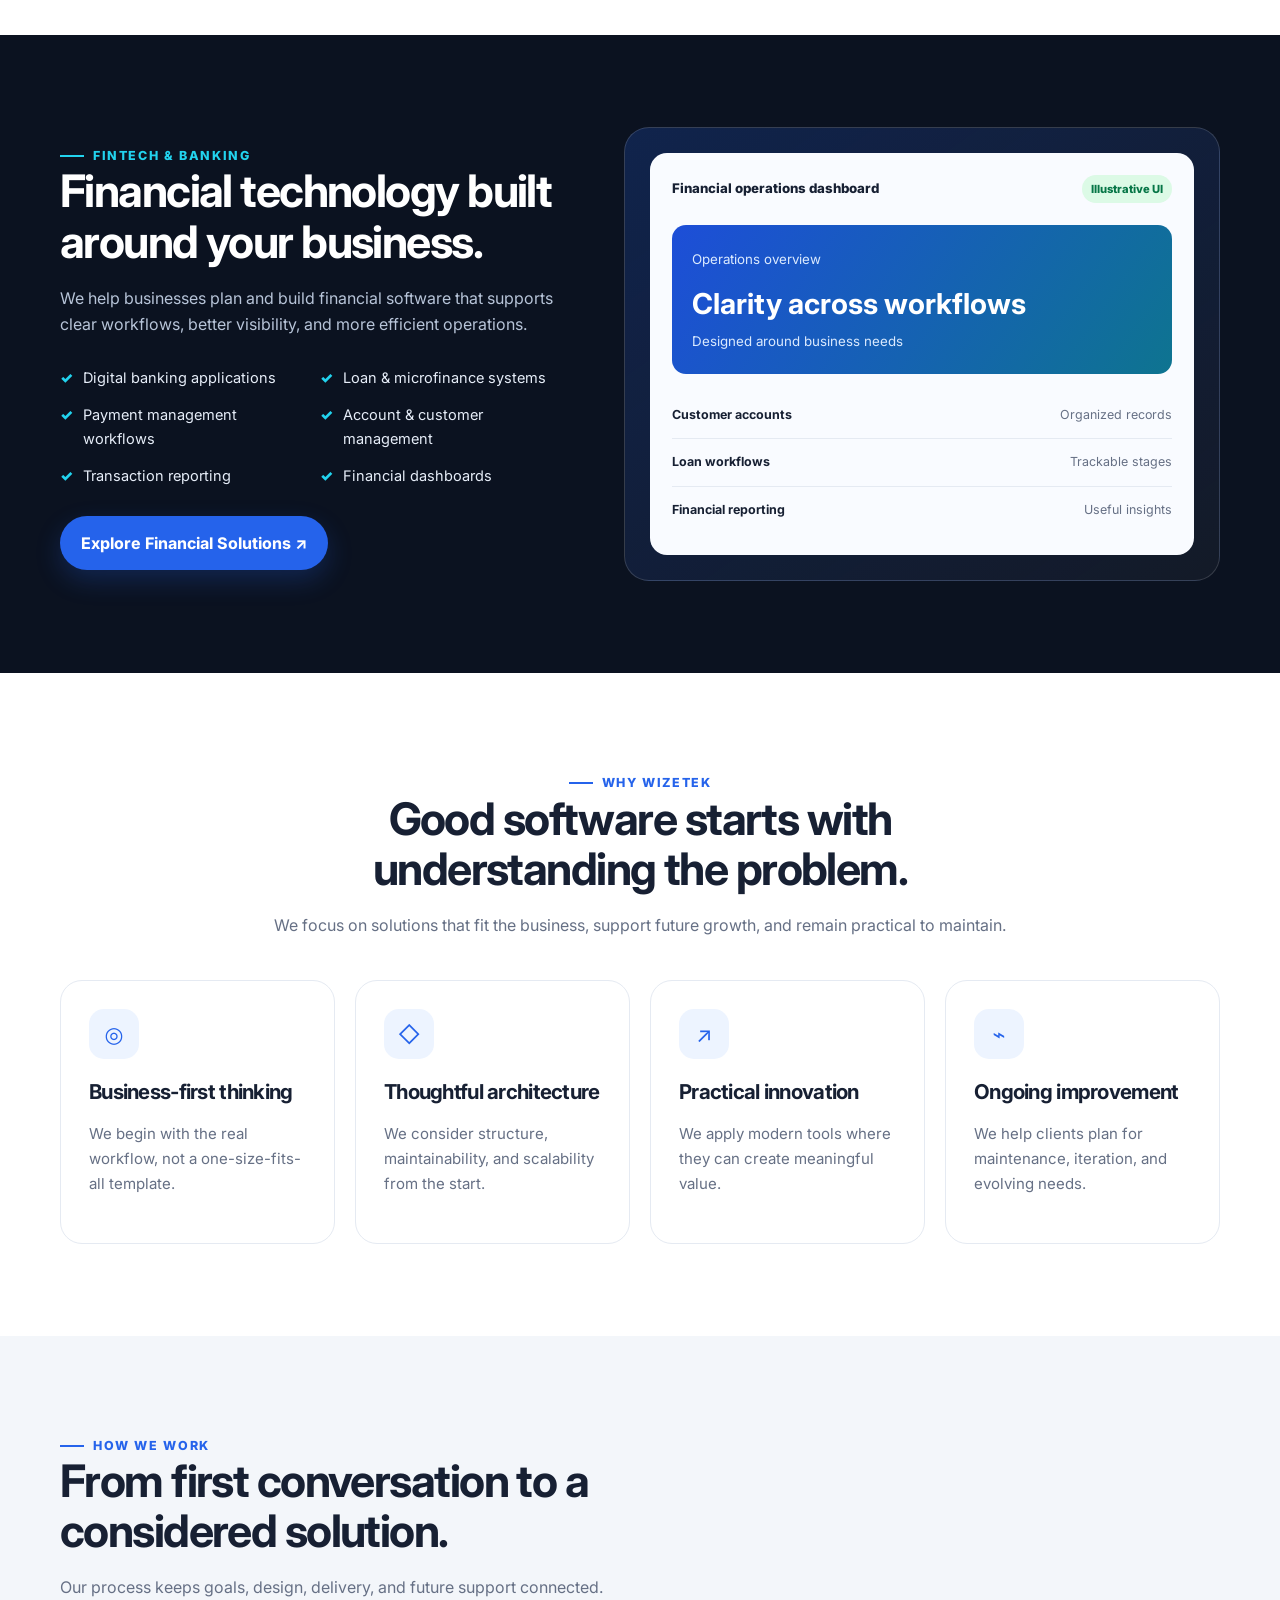
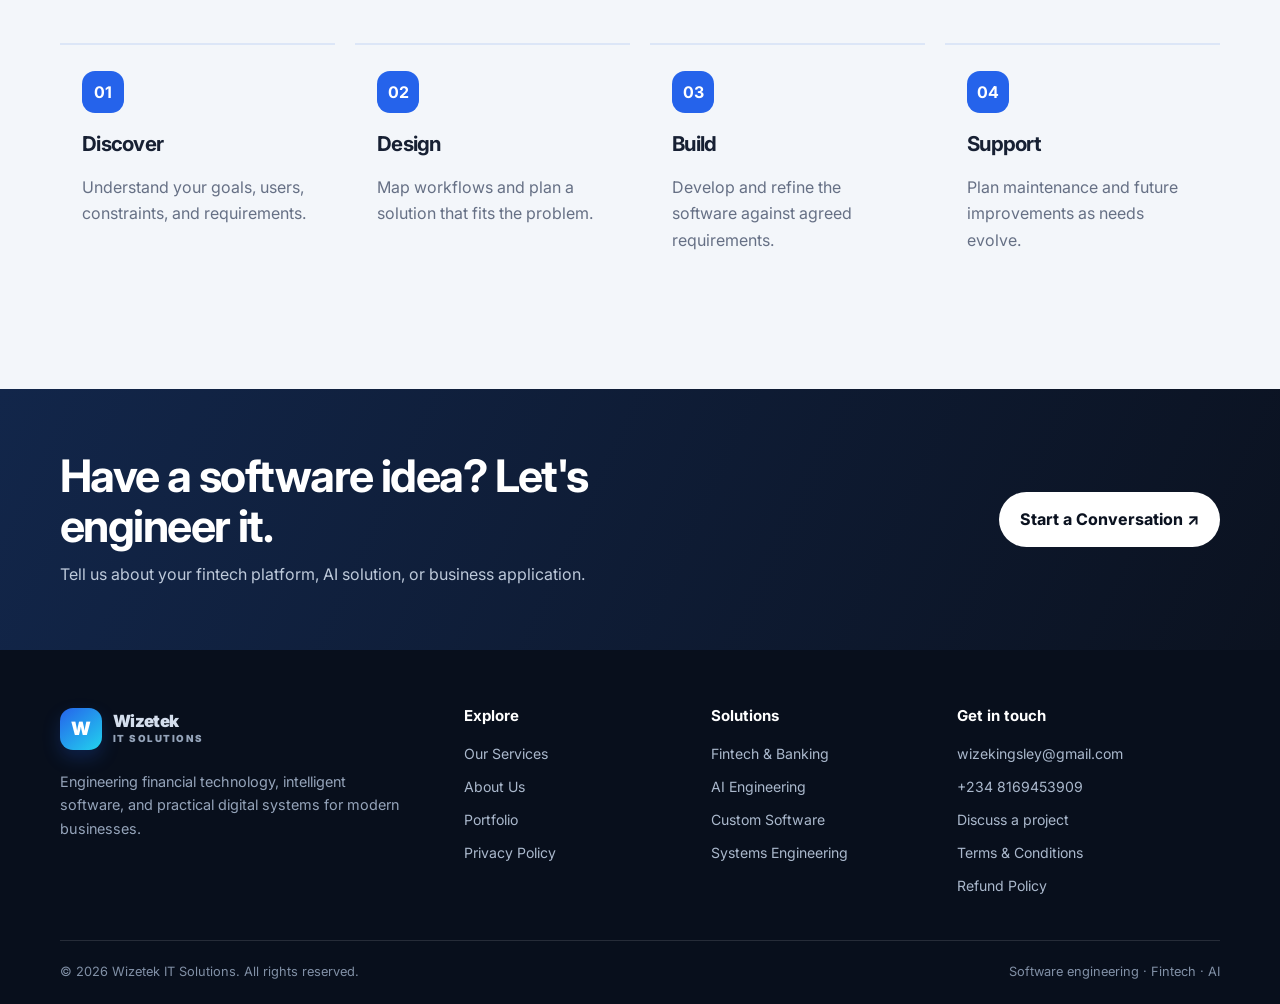
==== commit ca5a43e1: "updated contact details" ====
--- a/wizetek-website/index.html
+++ b/wizetek-website/index.html
@@ -112,8 +112,8 @@
 <div>
   <h4>Get in touch</h4>
   <div class="footer-links">
-    <a href="mailto:support@wizetekit.top">support@wizetekit.top</a>
-    <a href="tel:+2349057947317">+234 905 794 7317</a>
+    <a href="mailto:support@wizetekit.top">wizekingsley@gmail.com</a>
+    <a href="tel:+2349057947317">+234 8169453909</a>
     <a href="contact.html">Discuss a project</a>
     <a href="terms.html">Terms & Conditions</a>
     <a href="refund-policy.html">Refund Policy</a>
